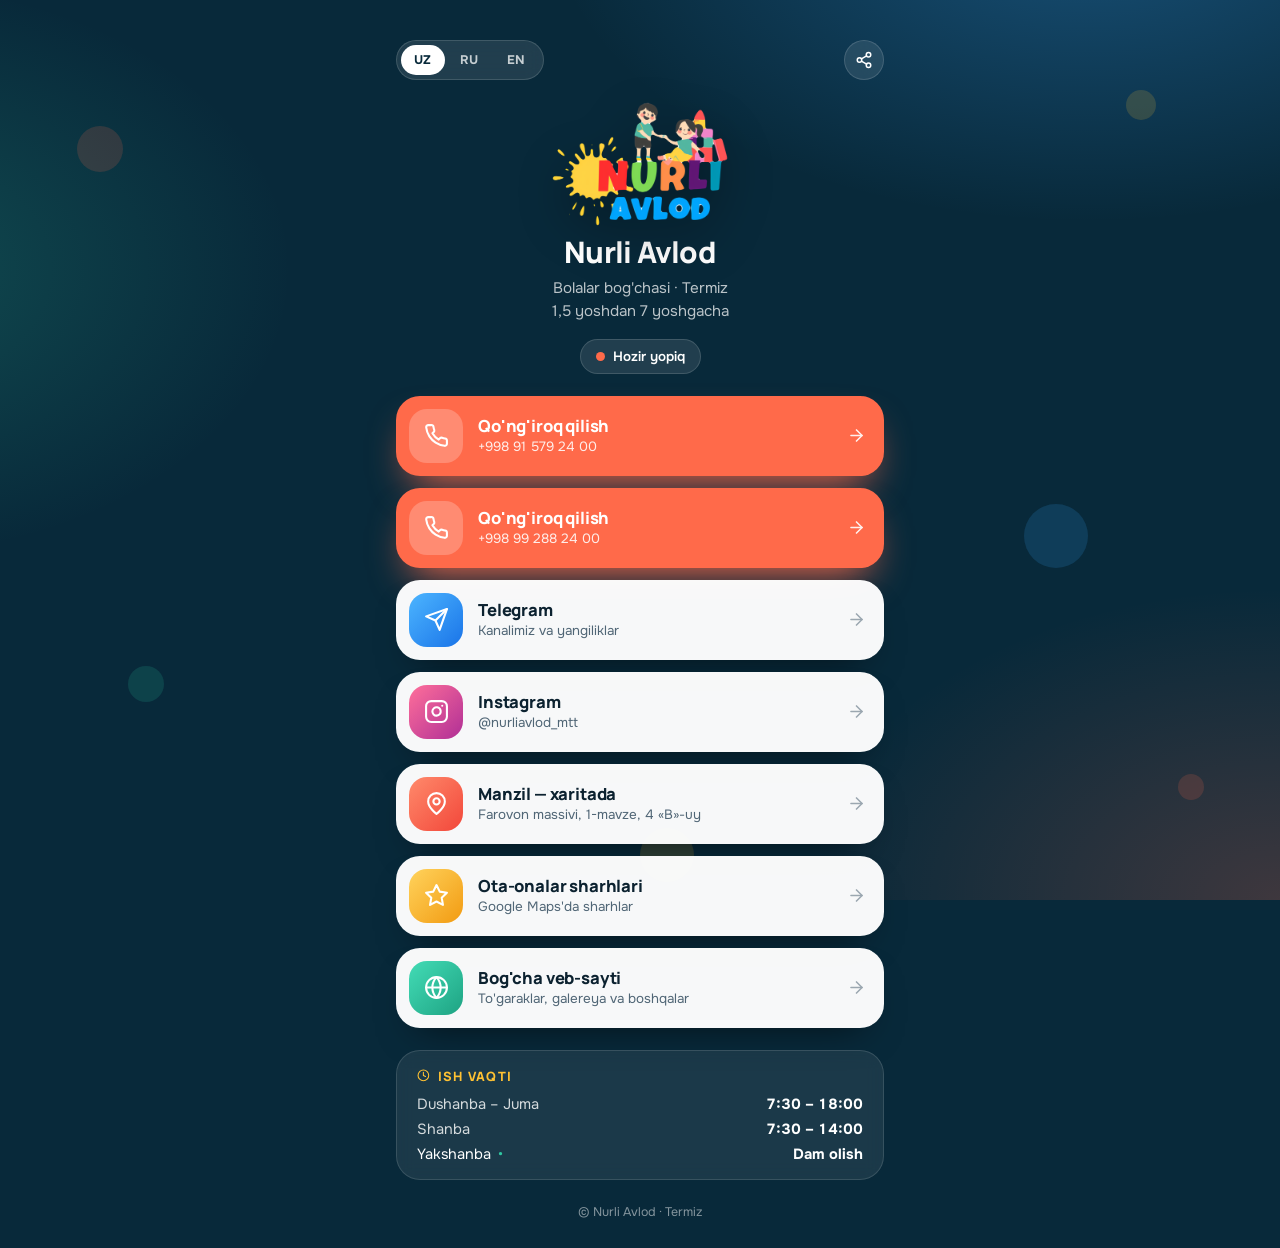
==== links.html @ 5556366b "Add files via upload" ====
<!DOCTYPE html>
<html lang="uz">
<head>
<meta charset="utf-8">
<meta name="viewport" content="width=device-width,initial-scale=1,viewport-fit=cover">
<title>Nurli Avlod — Havolalar</title>
<meta name="description" content="Nurli Avlod Bolalar Bog'chasi, Termiz — telefon, Telegram, Instagram, manzil va sharhlar bitta sahifada.">
<meta name="theme-color" content="#08293a">
<meta property="og:title" content="Nurli Avlod Bolalar Bog'chasi — Termiz">
<meta property="og:description" content="Bog'cha bilan bog'lanish: telefon, Telegram, Instagram, manzil va sharhlar.">
<meta property="og:image" content="assets/poster.jpg">
<link rel="icon" type="image/png" href="assets/favicon.png">
<link rel="apple-touch-icon" href="assets/apple-touch-icon.png">
<link rel="preconnect" href="https://fonts.googleapis.com">
<link rel="preconnect" href="https://fonts.gstatic.com" crossorigin>
<link href="https://fonts.googleapis.com/css2?family=Manrope:wght@500;600;700;800&family=Onest:wght@400;500;600;700&display=swap" rel="stylesheet">
<style>
:root{
  --deep:#08293a; --deep2:#0d3f58; --ink:#0c2230; --ink2:#506676;
  --coral:#ff6a4a; --sun:#ffc233; --mint:#2fc7a1; --blue:#3aa6ff;
  --head:'Manrope','Onest',system-ui,sans-serif;
  --body:'Onest','Manrope',system-ui,sans-serif;
  --ease:cubic-bezier(.2,.7,.2,1);
}
*{box-sizing:border-box;margin:0;padding:0}
html{-webkit-text-size-adjust:100%}
body{
  font-family:var(--body);color:#fff;min-height:100svh;
  background:
    radial-gradient(900px 520px at 85% -10%,rgba(58,166,255,.32),transparent 60%),
    radial-gradient(700px 480px at -10% 30%,rgba(47,199,161,.22),transparent 60%),
    radial-gradient(800px 520px at 100% 100%,rgba(255,106,74,.22),transparent 60%),
    var(--deep);
  background-attachment:fixed;
  -webkit-font-smoothing:antialiased;overflow-x:hidden;
}
a{color:inherit;text-decoration:none}
.ico{width:1em;height:1em;fill:none;stroke:currentColor;stroke-width:2;stroke-linecap:round;stroke-linejoin:round;flex:none}

/* floating blobs */
.bg{position:fixed;inset:0;z-index:0;pointer-events:none;overflow:hidden}
.bg i{position:absolute;border-radius:50%;opacity:.16;animation:float var(--t,16s) ease-in-out infinite;animation-delay:var(--d,0s)}
.bg i:nth-child(1){left:6%;top:14%;width:46px;height:46px;background:var(--coral)}
.bg i:nth-child(2){left:88%;top:10%;width:30px;height:30px;background:var(--sun);--t:12s;--d:-3s}
.bg i:nth-child(3){left:80%;top:56%;width:64px;height:64px;background:var(--blue);--t:19s;--d:-6s}
.bg i:nth-child(4){left:10%;top:74%;width:36px;height:36px;background:var(--mint);--t:13s;--d:-2s}
.bg i:nth-child(5){left:50%;top:92%;width:54px;height:54px;background:var(--sun);--t:17s;--d:-8s}
.bg i:nth-child(6){left:92%;top:86%;width:26px;height:26px;background:var(--coral);--t:15s;--d:-9s}
@keyframes float{0%,100%{transform:translateY(0) rotate(0)}50%{transform:translateY(-26px) rotate(14deg)}}

.page{position:relative;z-index:1;width:min(100%,520px);margin:0 auto;padding:max(18px,env(safe-area-inset-top)) 16px max(28px,env(safe-area-inset-bottom))}

/* top bar */
.top{display:flex;justify-content:space-between;align-items:center;gap:10px;margin-bottom:6px}
.lang{display:flex;gap:2px;padding:4px;border-radius:999px;background:rgba(255,255,255,.1);border:1px solid rgba(255,255,255,.14);backdrop-filter:blur(8px)}
.lang button{border:0;background:transparent;color:rgba(255,255,255,.75);font:700 .78rem var(--body);letter-spacing:.04em;padding:7px 13px;border-radius:999px;cursor:pointer;transition:background .25s,color .25s}
.lang button.on{background:#fff;color:var(--deep)}
.share{display:grid;place-items:center;width:40px;height:40px;border-radius:50%;border:1px solid rgba(255,255,255,.14);background:rgba(255,255,255,.1);color:#fff;font-size:18px;cursor:pointer;backdrop-filter:blur(8px);transition:transform .3s var(--ease),background .3s}
.share:hover{transform:scale(1.08);background:rgba(255,255,255,.18)}

/* profile */
.profile{text-align:center;padding:14px 0 22px}
.logo{width:156px;height:auto;margin:0 auto 6px;display:block;filter:drop-shadow(0 18px 24px rgba(0,0,0,.35));animation:pop .9s var(--ease) both}
@keyframes pop{from{opacity:0;transform:translateY(14px) scale(.9)}to{opacity:1;transform:none}}
h1{font-family:var(--head);font-weight:800;font-size:1.6rem;letter-spacing:-.025em;line-height:1.1;margin-top:8px}
.sub{color:rgba(255,255,255,.72);font-size:.95rem;margin-top:8px;line-height:1.5}
.status{display:inline-flex;align-items:center;gap:8px;margin-top:16px;padding:8px 15px;border-radius:999px;font-size:.84rem;font-weight:600;background:rgba(255,255,255,.1);border:1px solid rgba(255,255,255,.14)}
.status .dot{width:9px;height:9px;border-radius:50%;background:#9aa9b4}
.status.open .dot{background:var(--mint);box-shadow:0 0 0 0 rgba(47,199,161,.7);animation:pulse 2s infinite}
.status.closed .dot{background:var(--coral)}
@keyframes pulse{70%{box-shadow:0 0 0 9px rgba(47,199,161,0)}100%{box-shadow:0 0 0 0 rgba(47,199,161,0)}}

/* link cards */
.links{display:flex;flex-direction:column;gap:12px}
.card{
  display:flex;align-items:center;gap:15px;padding:13px 18px 13px 13px;border-radius:24px;
  background:rgba(255,255,255,.97);color:var(--ink);
  box-shadow:0 18px 38px -22px rgba(0,0,0,.7);
  transition:transform .35s var(--ease),box-shadow .35s;
  opacity:0;animation:rise .7s var(--ease) forwards;animation-delay:calc(.18s + var(--n)*.07s);
  -webkit-tap-highlight-color:transparent;
}
@keyframes rise{from{opacity:0;transform:translateY(18px)}to{opacity:1;transform:none}}
.card:hover{transform:translateY(-3px);box-shadow:0 26px 44px -22px rgba(0,0,0,.8)}
.card:active{transform:scale(.985)}
.ci{width:54px;height:54px;border-radius:18px;display:grid;place-items:center;font-size:25px;color:#fff;flex:none;transition:transform .5s cubic-bezier(.3,1.5,.5,1)}
.card:hover .ci{transform:rotate(-8deg) scale(1.08)}
.c-coral{background:linear-gradient(135deg,#ff8a6b,#f2473a)}
.c-blue{background:linear-gradient(135deg,#4cb5ff,#1a74e8)}
.c-ig{background:linear-gradient(135deg,#ff6f9a,#b02f96)}
.c-mint{background:linear-gradient(135deg,#43dcb6,#1ea383)}
.c-sun{background:linear-gradient(135deg,#ffd35c,#f29b12)}
.c-deep{background:linear-gradient(135deg,#1c6b92,#08293a)}
.txt{flex:1;min-width:0}
.txt b{display:block;font-family:var(--head);font-weight:800;font-size:1.04rem;letter-spacing:-.01em;line-height:1.2}
.txt small{display:block;color:var(--ink2);font-size:.84rem;margin-top:2px;white-space:nowrap;overflow:hidden;text-overflow:ellipsis}
.go{font-size:19px;color:var(--ink2);opacity:.55;transition:transform .3s var(--ease),opacity .3s}
.card:hover .go{transform:translateX(4px);opacity:1}
.card.main{background:var(--coral);color:#fff;box-shadow:0 20px 40px -16px var(--coral)}
.card.main .txt small{color:rgba(255,255,255,.88)}
.card.main .go{color:#fff;opacity:.9}
.card.main .ci{background:rgba(255,255,255,.22)}

/* hours */
.hours{margin-top:22px;padding:16px 20px;border-radius:24px;background:rgba(255,255,255,.08);border:1px solid rgba(255,255,255,.13);backdrop-filter:blur(8px);opacity:0;animation:rise .7s var(--ease) .95s forwards}
.hours h2{font-family:var(--head);font-weight:800;font-size:.8rem;letter-spacing:.1em;text-transform:uppercase;color:var(--sun);margin-bottom:10px;display:flex;align-items:center;gap:8px}
.hours ul{list-style:none;display:grid;gap:7px;font-size:.92rem}
.hours li{display:flex;justify-content:space-between;gap:12px;color:rgba(255,255,255,.82)}
.hours li b{font-weight:700;color:#fff;font-variant-numeric:tabular-nums}
.hours li.today{color:#fff}
.hours li.today span::after{content:"•";color:var(--mint);margin-left:7px}

footer{text-align:center;margin-top:24px;font-size:.78rem;color:rgba(255,255,255,.5)}
.toast{position:fixed;left:50%;bottom:26px;transform:translate(-50%,30px);background:#fff;color:var(--ink);padding:11px 20px;border-radius:999px;font-weight:600;font-size:.9rem;box-shadow:0 14px 34px -10px rgba(0,0,0,.6);opacity:0;pointer-events:none;transition:.4s var(--ease);z-index:5}
.toast.show{opacity:1;transform:translate(-50%,0)}

@media (prefers-reduced-motion:reduce){*{animation-duration:.01ms!important;animation-delay:0s!important;transition:none!important}.card,.hours,.logo{opacity:1}}
@media (min-width:600px){.page{padding-top:40px}.logo{width:180px}h1{font-size:1.85rem}}
</style>
</head>
<body>
<svg width="0" height="0" style="position:absolute" aria-hidden="true" focusable="false"><defs>
<symbol id="i-phone" viewBox="0 0 24 24"><path d="M22 16.92v3a2 2 0 0 1-2.18 2 19.79 19.79 0 0 1-8.63-3.07 19.5 19.5 0 0 1-6-6 19.79 19.79 0 0 1-3.07-8.67A2 2 0 0 1 4.11 2h3a2 2 0 0 1 2 1.72 12.84 12.84 0 0 0 .7 2.81 2 2 0 0 1-.45 2.11L8.09 9.91a16 16 0 0 0 6 6l1.27-1.27a2 2 0 0 1 2.11-.45 12.84 12.84 0 0 0 2.81.7A2 2 0 0 1 22 16.92z"/></symbol>
<symbol id="i-pin" viewBox="0 0 24 24"><path d="M20 10c0 6-8 12-8 12s-8-6-8-12a8 8 0 0 1 16 0Z"/><circle cx="12" cy="10" r="3"/></symbol>
<symbol id="i-clock" viewBox="0 0 24 24"><circle cx="12" cy="12" r="10"/><path d="M12 6v6l4 2"/></symbol>
<symbol id="i-star" viewBox="0 0 24 24"><path d="M12 2l3.09 6.26L22 9.27l-5 4.87 1.18 6.88L12 17.77l-6.18 3.25L7 14.14 2 9.27l6.91-1.01L12 2z"/></symbol>
<symbol id="i-send" viewBox="0 0 24 24"><path d="m22 2-7 20-4-9-9-4z"/><path d="M22 2 11 13"/></symbol>
<symbol id="i-insta" viewBox="0 0 24 24"><rect x="2" y="2" width="20" height="20" rx="5"/><path d="M16 11.37A4 4 0 1 1 12.63 8 4 4 0 0 1 16 11.37z"/><path d="M17.5 6.5h.01"/></symbol>
<symbol id="i-arrow" viewBox="0 0 24 24"><path d="M5 12h14"/><path d="m12 5 7 7-7 7"/></symbol>
<symbol id="i-globe" viewBox="0 0 24 24"><circle cx="12" cy="12" r="10"/><path d="M2 12h20"/><path d="M12 2a15.3 15.3 0 0 1 4 10 15.3 15.3 0 0 1-4 10 15.3 15.3 0 0 1-4-10 15.3 15.3 0 0 1 4-10z"/></symbol>
<symbol id="i-share" viewBox="0 0 24 24"><circle cx="18" cy="5" r="3"/><circle cx="6" cy="12" r="3"/><circle cx="18" cy="19" r="3"/><path d="m8.59 13.51 6.83 3.98M15.41 6.51l-6.82 3.98"/></symbol>
</defs></svg>

<div class="bg" aria-hidden="true"><i></i><i></i><i></i><i></i><i></i><i></i></div>

<main class="page">
  <div class="top">
    <div class="lang" role="group" aria-label="Language">
      <button data-l="uz" class="on">UZ</button><button data-l="ru">RU</button><button data-l="en">EN</button>
    </div>
    <button class="share" id="share" aria-label="Share"><svg class="ico"><use href="#i-share"/></svg></button>
  </div>

  <header class="profile">
    <img class="logo" src="assets/logo.png" alt="Nurli Avlod" width="180" height="128">
    <h1>Nurli Avlod</h1>
    <p class="sub" data-i="sub">Bolalar bog'chasi · Termiz<br>1,5 yoshdan 7 yoshgacha</p>
    <div class="status" id="status"><span class="dot"></span><span id="status-t">…</span></div>
  </header>

  <nav class="links" aria-label="Links">
    <a class="card main" style="--n:0" href="tel:+998915792400">
      <span class="ci"><svg class="ico"><use href="#i-phone"/></svg></span>
      <span class="txt"><b data-i="call">Qo'ng'iroq qilish</b><small>+998 91 579 24 00</small></span>
      <svg class="ico go"><use href="#i-arrow"/></svg>
    </a>
    <a class="card main" style="--n:1" href="tel:+998992882400">
      <span class="ci"><svg class="ico"><use href="#i-phone"/></svg></span>
      <span class="txt"><b data-i="call">Qo'ng'iroq qilish</b><small>+998 99 288 24 00</small></span>
      <svg class="ico go"><use href="#i-arrow"/></svg>
    </a>
    <a class="card" style="--n:2" target="_blank" rel="noopener" href="https://t.me/NurliAvlod_Chat">
      <span class="ci c-blue"><svg class="ico"><use href="#i-send"/></svg></span>
      <span class="txt"><b>Telegram</b><small data-i="tg">Kanalimiz va yangiliklar</small></span>
      <svg class="ico go"><use href="#i-arrow"/></svg>
    </a>
    <a class="card" style="--n:3" target="_blank" rel="noopener" href="https://www.instagram.com/nurliavlod_mtt">
      <span class="ci c-ig"><svg class="ico"><use href="#i-insta"/></svg></span>
      <span class="txt"><b>Instagram</b><small>@nurliavlod_mtt</small></span>
      <svg class="ico go"><use href="#i-arrow"/></svg>
    </a>
    <a class="card" style="--n:4" target="_blank" rel="noopener" href="https://www.google.com/maps/search/?api=1&query=Nurli+Avlod+Bolalar+Bog%27chasi+Termiz">
      <span class="ci c-coral"><svg class="ico"><use href="#i-pin"/></svg></span>
      <span class="txt"><b data-i="addr">Manzil — xaritada</b><small data-i="addr_s">Farovon massivi, 1-mavze, 4 «B»-uy</small></span>
      <svg class="ico go"><use href="#i-arrow"/></svg>
    </a>
    <a class="card" style="--n:5" target="_blank" rel="noopener" href="https://www.google.com/maps/search/?api=1&query=Nurli+Avlod+Bolalar+Bog%27chasi+Termiz">
      <span class="ci c-sun"><svg class="ico"><use href="#i-star"/></svg></span>
      <span class="txt"><b data-i="rev">Ota-onalar sharhlari</b><small data-i="rev_s">Google Maps'da sharhlar</small></span>
      <svg class="ico go"><use href="#i-arrow"/></svg>
    </a>
    <a class="card" style="--n:6" href="index.html">
      <span class="ci c-mint"><svg class="ico"><use href="#i-globe"/></svg></span>
      <span class="txt"><b data-i="site">Bog'cha veb-sayti</b><small data-i="site_s">To'garaklar, galereya va boshqalar</small></span>
      <svg class="ico go"><use href="#i-arrow"/></svg>
    </a>
  </nav>

  <section class="hours" aria-labelledby="hh">
    <h2 id="hh"><svg class="ico"><use href="#i-clock"/></svg><span data-i="hh">Ish vaqti</span></h2>
    <ul>
      <li data-d="1-5"><span data-i="d15">Dushanba – Juma</span><b>7:30 – 18:00</b></li>
      <li data-d="6"><span data-i="d6">Shanba</span><b>7:30 – 14:00</b></li>
      <li data-d="0"><span data-i="d0">Yakshanba</span><b data-i="off">Dam olish</b></li>
    </ul>
  </section>

  <footer>© Nurli Avlod · Termiz</footer>
</main>
<div class="toast" id="toast" role="status"></div>

<script>
const T={
uz:{sub:"Bolalar bog'chasi · Termiz<br>1,5 yoshdan 7 yoshgacha",call:"Qo'ng'iroq qilish",tg:"Kanalimiz va yangiliklar",addr:"Manzil — xaritada",addr_s:"Farovon massivi, 1-mavze, 4 «B»-uy",rev:"Ota-onalar sharhlari",rev_s:"Google Maps'da sharhlar",site:"Bog'cha veb-sayti",site_s:"To'garaklar, galereya va boshqalar",hh:"Ish vaqti",d15:"Dushanba – Juma",d6:"Shanba",d0:"Yakshanba",off:"Dam olish",open:"Hozir ochiq",closed:"Hozir yopiq",copied:"Havola nusxalandi"},
ru:{sub:"Детский сад · Термез<br>от 1,5 до 7 лет",call:"Позвонить",tg:"Наш канал и новости",addr:"Адрес — на карте",addr_s:"массив Фарован, 1-й квартал, дом 4 «Б»",rev:"Отзывы родителей",rev_s:"Отзывы на Google Maps",site:"Сайт детского сада",site_s:"Кружки, галерея и многое другое",hh:"Режим работы",d15:"Понедельник – Пятница",d6:"Суббота",d0:"Воскресенье",off:"Выходной",open:"Сейчас открыто",closed:"Сейчас закрыто",copied:"Ссылка скопирована"},
en:{sub:"Kindergarten · Termez<br>Ages 1.5 to 7",call:"Call us",tg:"Our channel and news",addr:"Address — on the map",addr_s:"Farovon district, block 1, building 4 «B»",rev:"Parent reviews",rev_s:"Reviews on Google Maps",site:"Kindergarten website",site_s:"Clubs, gallery and more",hh:"Opening hours",d15:"Monday – Friday",d6:"Saturday",d0:"Sunday",off:"Closed",open:"Open now",closed:"Closed now",copied:"Link copied"}
};
let LANG='uz';
try{LANG=localStorage.getItem('lang')||'uz'}catch(e){}
if(!T[LANG])LANG='uz';

/* Termiz vaqti (UTC+5) bo'yicha hozir ochiqmi */
function nowTermez(){
  const p=new Intl.DateTimeFormat('en-GB',{timeZone:'Asia/Tashkent',weekday:'short',hour:'2-digit',minute:'2-digit',hour12:false}).formatToParts(new Date());
  const g=t=>p.find(x=>x.type===t).value;
  return {dow:['Sun','Mon','Tue','Wed','Thu','Fri','Sat'].indexOf(g('weekday')),min:(+g('hour')%24)*60+ +g('minute')};
}
function render(){
  document.documentElement.lang=LANG;
  document.querySelectorAll('[data-i]').forEach(el=>{const v=T[LANG][el.dataset.i]; if(v!==undefined) el.innerHTML=v});
  document.querySelectorAll('.lang button').forEach(b=>b.classList.toggle('on',b.dataset.l===LANG));
  const n=nowTermez(), end=n.dow>=1&&n.dow<=5?18*60:n.dow===6?14*60:0;
  const open=end>0&&n.min>=7*60+30&&n.min<end;
  const st=document.getElementById('status');
  st.className='status '+(open?'open':'closed');
  document.getElementById('status-t').textContent=T[LANG][open?'open':'closed'];
  document.querySelectorAll('.hours li').forEach(li=>{
    const d=li.dataset.d; li.classList.toggle('today',d==='1-5'?(n.dow>=1&&n.dow<=5):+d===n.dow);
  });
}
document.querySelectorAll('.lang button').forEach(b=>b.onclick=()=>{LANG=b.dataset.l;try{localStorage.setItem('lang',LANG)}catch(e){};render()});
render(); setInterval(render,60000);

/* ulashish */
const toast=document.getElementById('toast');
function say(t){toast.textContent=t;toast.classList.add('show');setTimeout(()=>toast.classList.remove('show'),2000)}
document.getElementById('share').onclick=async()=>{
  const data={title:'Nurli Avlod',text:"Nurli Avlod Bolalar Bog'chasi — Termiz",url:location.href};
  try{ if(navigator.share){await navigator.share(data);return} }catch(e){ if(e&&e.name==='AbortError')return }
  try{await navigator.clipboard.writeText(location.href);say(T[LANG].copied)}catch(e){prompt('',location.href)}
};
</script>
</body>
</html>
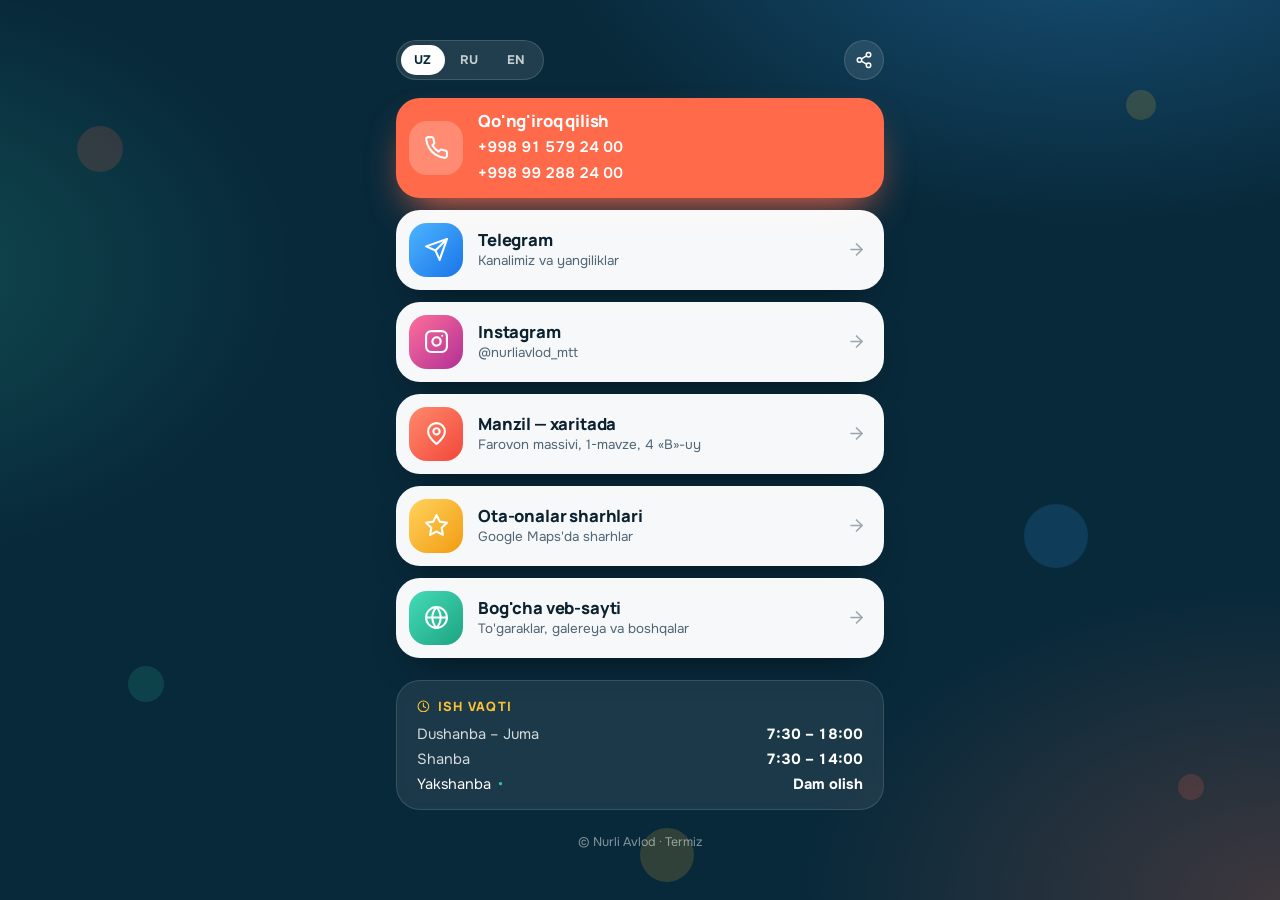
==== commit 32c31c08: "Add files via upload" ====
--- a/links.html
+++ b/links.html
@@ -59,7 +59,7 @@
 .share:hover{transform:scale(1.08);background:rgba(255,255,255,.18)}
 
 /* profile */
-.profile{text-align:center;padding:14px 0 22px}
+.profile{text-align:center;padding:22px 0 24px}
 .logo{width:156px;height:auto;margin:0 auto 6px;display:block;filter:drop-shadow(0 18px 24px rgba(0,0,0,.35));animation:pop .9s var(--ease) both}
 @keyframes pop{from{opacity:0;transform:translateY(14px) scale(.9)}to{opacity:1;transform:none}}
 h1{font-family:var(--head);font-weight:800;font-size:1.6rem;letter-spacing:-.025em;line-height:1.1;margin-top:8px}
@@ -71,7 +71,7 @@
 @keyframes pulse{70%{box-shadow:0 0 0 9px rgba(47,199,161,0)}100%{box-shadow:0 0 0 0 rgba(47,199,161,0)}}
 
 /* link cards */
-.links{display:flex;flex-direction:column;gap:12px}
+.links{margin-top:18px;display:flex;flex-direction:column;gap:12px}
 .card{
   display:flex;align-items:center;gap:15px;padding:13px 18px 13px 13px;border-radius:24px;
   background:rgba(255,255,255,.97);color:var(--ink);
@@ -101,6 +101,11 @@
 .card.main .go{color:#fff;opacity:.9}
 .card.main .ci{background:rgba(255,255,255,.22)}
 
+.card.main:hover{transform:none}
+.card.main .tel{display:block;width:fit-content;color:#fff;font-size:.95rem;font-weight:600;margin-top:3px;padding:1px 0;font-variant-numeric:tabular-nums;border-bottom:1px solid transparent;transition:border-color .25s}
+.card.main .tel:hover{border-color:rgba(255,255,255,.7)}
+.card.main .txt b+.tel{margin-top:5px}
+
 /* hours */
 .hours{margin-top:22px;padding:16px 20px;border-radius:24px;background:rgba(255,255,255,.08);border:1px solid rgba(255,255,255,.13);backdrop-filter:blur(8px);opacity:0;animation:rise .7s var(--ease) .95s forwards}
 .hours h2{font-family:var(--head);font-weight:800;font-size:.8rem;letter-spacing:.1em;text-transform:uppercase;color:var(--sun);margin-bottom:10px;display:flex;align-items:center;gap:8px}
@@ -141,45 +146,32 @@
     <button class="share" id="share" aria-label="Share"><svg class="ico"><use href="#i-share"/></svg></button>
   </div>
 
-  <header class="profile">
-    <img class="logo" src="assets/logo.png" alt="Nurli Avlod" width="180" height="128">
-    <h1>Nurli Avlod</h1>
-    <p class="sub" data-i="sub">Bolalar bog'chasi · Termiz<br>1,5 yoshdan 7 yoshgacha</p>
-    <div class="status" id="status"><span class="dot"></span><span id="status-t">…</span></div>
-  </header>
-
   <nav class="links" aria-label="Links">
-    <a class="card main" style="--n:0" href="tel:+998915792400">
+    <div class="card main" style="--n:0">
       <span class="ci"><svg class="ico"><use href="#i-phone"/></svg></span>
-      <span class="txt"><b data-i="call">Qo'ng'iroq qilish</b><small>+998 91 579 24 00</small></span>
-      <svg class="ico go"><use href="#i-arrow"/></svg>
-    </a>
-    <a class="card main" style="--n:1" href="tel:+998992882400">
-      <span class="ci"><svg class="ico"><use href="#i-phone"/></svg></span>
-      <span class="txt"><b data-i="call">Qo'ng'iroq qilish</b><small>+998 99 288 24 00</small></span>
-      <svg class="ico go"><use href="#i-arrow"/></svg>
-    </a>
-    <a class="card" style="--n:2" target="_blank" rel="noopener" href="https://t.me/NurliAvlod_Chat">
+      <span class="txt"><b data-i="call">Qo'ng'iroq qilish</b><a class="tel" href="tel:+998915792400">+998 91 579 24 00</a><a class="tel" href="tel:+998992882400">+998 99 288 24 00</a></span>
+    </div>
+    <a class="card" style="--n:1" target="_blank" rel="noopener" href="https://t.me/NurliAvlod_Chat">
       <span class="ci c-blue"><svg class="ico"><use href="#i-send"/></svg></span>
       <span class="txt"><b>Telegram</b><small data-i="tg">Kanalimiz va yangiliklar</small></span>
       <svg class="ico go"><use href="#i-arrow"/></svg>
     </a>
-    <a class="card" style="--n:3" target="_blank" rel="noopener" href="https://www.instagram.com/nurliavlod_mtt">
+    <a class="card" style="--n:2" target="_blank" rel="noopener" href="https://www.instagram.com/nurliavlod_mtt">
       <span class="ci c-ig"><svg class="ico"><use href="#i-insta"/></svg></span>
       <span class="txt"><b>Instagram</b><small>@nurliavlod_mtt</small></span>
       <svg class="ico go"><use href="#i-arrow"/></svg>
     </a>
-    <a class="card" style="--n:4" target="_blank" rel="noopener" href="https://www.google.com/maps/search/?api=1&query=Nurli+Avlod+Bolalar+Bog%27chasi+Termiz">
+    <a class="card" style="--n:3" target="_blank" rel="noopener" href="https://www.google.com/maps/search/?api=1&query=Nurli+Avlod+Bolalar+Bog%27chasi+Termiz">
       <span class="ci c-coral"><svg class="ico"><use href="#i-pin"/></svg></span>
       <span class="txt"><b data-i="addr">Manzil — xaritada</b><small data-i="addr_s">Farovon massivi, 1-mavze, 4 «B»-uy</small></span>
       <svg class="ico go"><use href="#i-arrow"/></svg>
     </a>
-    <a class="card" style="--n:5" target="_blank" rel="noopener" href="https://www.google.com/maps/search/?api=1&query=Nurli+Avlod+Bolalar+Bog%27chasi+Termiz">
+    <a class="card" style="--n:4" target="_blank" rel="noopener" href="https://www.google.com/maps/search/?api=1&query=Nurli+Avlod+Bolalar+Bog%27chasi+Termiz">
       <span class="ci c-sun"><svg class="ico"><use href="#i-star"/></svg></span>
       <span class="txt"><b data-i="rev">Ota-onalar sharhlari</b><small data-i="rev_s">Google Maps'da sharhlar</small></span>
       <svg class="ico go"><use href="#i-arrow"/></svg>
     </a>
-    <a class="card" style="--n:6" href="index.html">
+    <a class="card" style="--n:5" href="index.html">
       <span class="ci c-mint"><svg class="ico"><use href="#i-globe"/></svg></span>
       <span class="txt"><b data-i="site">Bog'cha veb-sayti</b><small data-i="site_s">To'garaklar, galereya va boshqalar</small></span>
       <svg class="ico go"><use href="#i-arrow"/></svg>
@@ -219,11 +211,7 @@
   document.documentElement.lang=LANG;
   document.querySelectorAll('[data-i]').forEach(el=>{const v=T[LANG][el.dataset.i]; if(v!==undefined) el.innerHTML=v});
   document.querySelectorAll('.lang button').forEach(b=>b.classList.toggle('on',b.dataset.l===LANG));
-  const n=nowTermez(), end=n.dow>=1&&n.dow<=5?18*60:n.dow===6?14*60:0;
-  const open=end>0&&n.min>=7*60+30&&n.min<end;
-  const st=document.getElementById('status');
-  st.className='status '+(open?'open':'closed');
-  document.getElementById('status-t').textContent=T[LANG][open?'open':'closed'];
+  const n=nowTermez();
   document.querySelectorAll('.hours li').forEach(li=>{
     const d=li.dataset.d; li.classList.toggle('today',d==='1-5'?(n.dow>=1&&n.dow<=5):+d===n.dow);
   });
